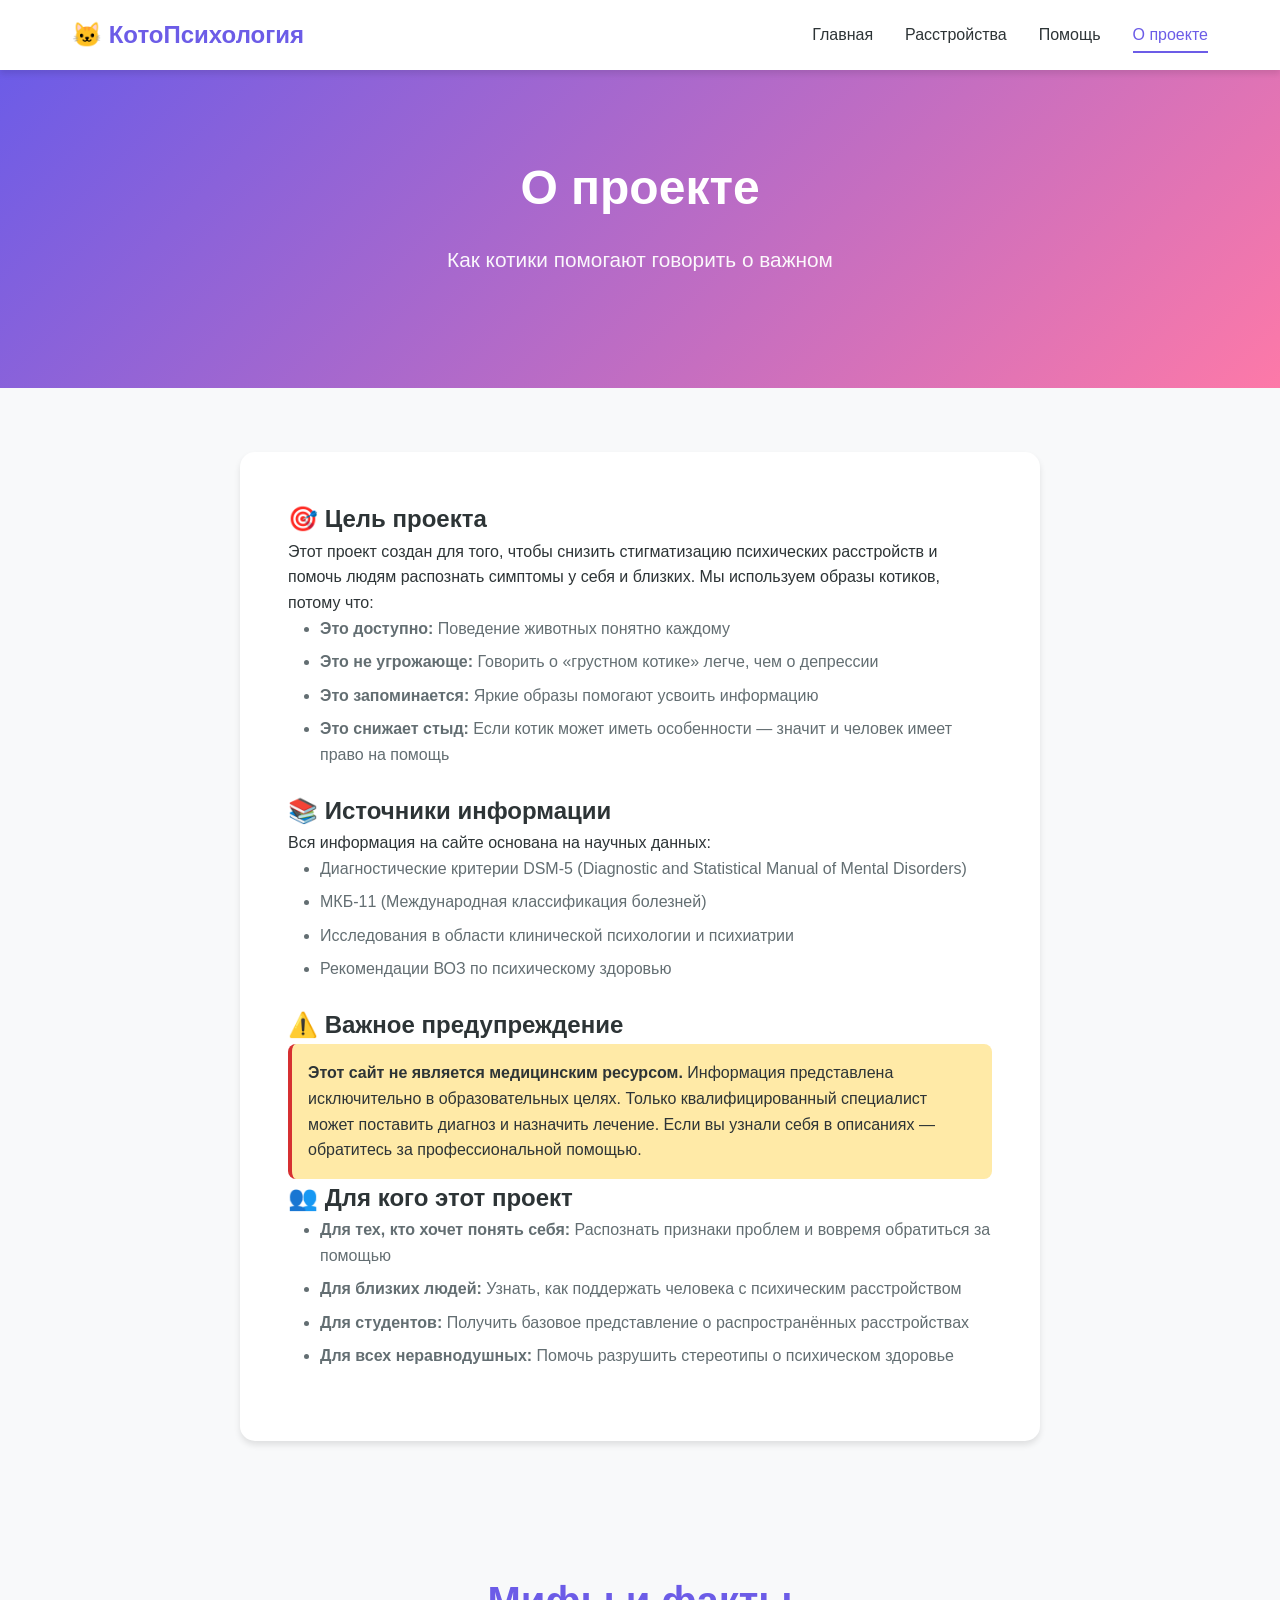
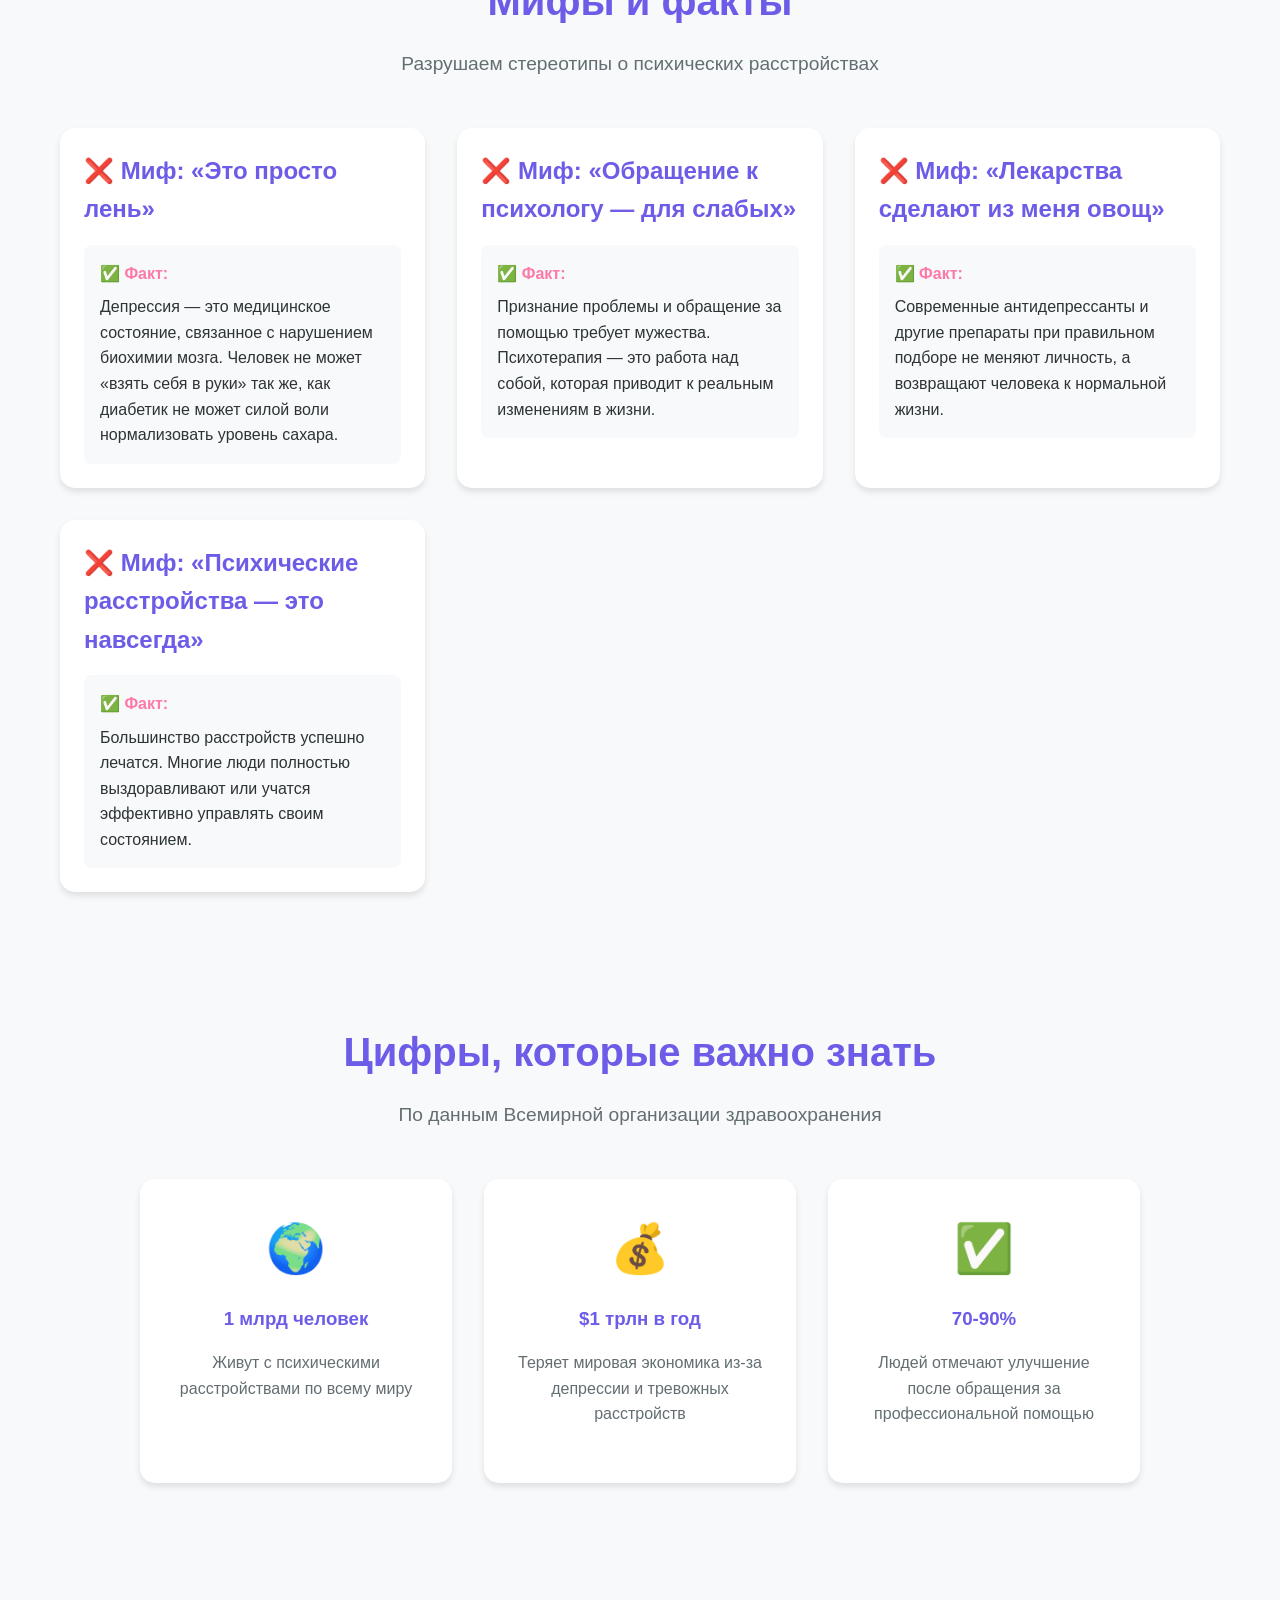
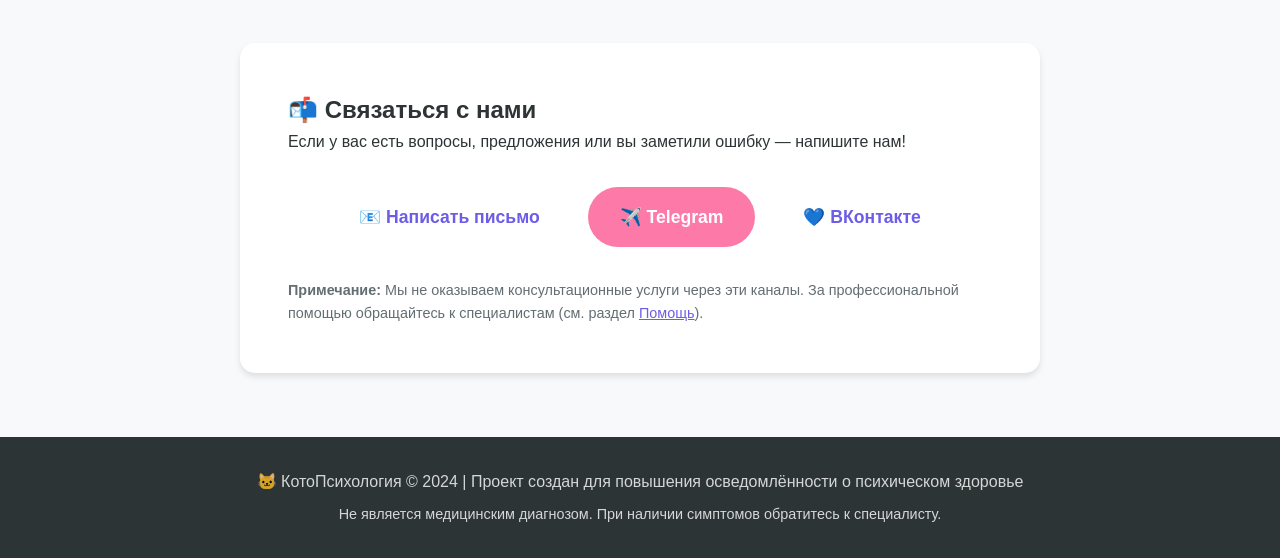
==== about.html @ 8951810e "### Реализация проекта "КотоПсихология" **Key features implemented:**  - Added .gitignore file with " ====
<!DOCTYPE html>
<html lang="ru">
<head>
    <meta charset="UTF-8">
    <meta name="viewport" content="width=device-width, initial-scale=1.0">
    <title>О проекте | КотоПсихология</title>
    <link rel="stylesheet" href="css/styles.css">
</head>
<body>
    <!-- Навигация -->
    <header>
        <nav>
            <a href="index.html" class="logo">🐱 КотоПсихология</a>
            <ul class="nav-links">
                <li><a href="index.html">Главная</a></li>
                <li><a href="conditions.html">Расстройства</a></li>
                <li><a href="help.html">Помощь</a></li>
                <li><a href="about.html">О проекте</a></li>
            </ul>
            <div class="hamburger">
                <span></span>
                <span></span>
                <span></span>
            </div>
        </nav>
    </header>

    <!-- Hero блок -->
    <section class="hero">
        <div class="container">
            <h1>О проекте</h1>
            <p>Как котики помогают говорить о важном</p>
        </div>
    </section>

    <!-- Основная информация -->
    <section id="about-main">
        <div class="container">
            <div class="about-content">
                <h2>🎯 Цель проекта</h2>
                <p>Этот проект создан для того, чтобы снизить стигматизацию психических расстройств и помочь людям распознать симптомы у себя и близких. Мы используем образы котиков, потому что:</p>
                <ul>
                    <li><strong>Это доступно:</strong> Поведение животных понятно каждому</li>
                    <li><strong>Это не угрожающе:</strong> Говорить о «грустном котике» легче, чем о депрессии</li>
                    <li><strong>Это запоминается:</strong> Яркие образы помогают усвоить информацию</li>
                    <li><strong>Это снижает стыд:</strong> Если котик может иметь особенности — значит и человек имеет право на помощь</li>
                </ul>

                <h2>📚 Источники информации</h2>
                <p>Вся информация на сайте основана на научных данных:</p>
                <ul>
                    <li>Диагностические критерии DSM-5 (Diagnostic and Statistical Manual of Mental Disorders)</li>
                    <li>МКБ-11 (Международная классификация болезней)</li>
                    <li>Исследования в области клинической психологии и психиатрии</li>
                    <li>Рекомендации ВОЗ по психическому здоровью</li>
                </ul>

                <h2>⚠️ Важное предупреждение</h2>
                <p style="background-color: var(--help-bg); padding: 1rem; border-radius: 8px; border-left: 4px solid var(--help-text);">
                    <strong>Этот сайт не является медицинским ресурсом.</strong> Информация представлена исключительно в образовательных целях. Только квалифицированный специалист может поставить диагноз и назначить лечение. Если вы узнали себя в описаниях — обратитесь за профессиональной помощью.
                </p>

                <h2>👥 Для кого этот проект</h2>
                <ul>
                    <li><strong>Для тех, кто хочет понять себя:</strong> Распознать признаки проблем и вовремя обратиться за помощью</li>
                    <li><strong>Для близких людей:</strong> Узнать, как поддержать человека с психическим расстройством</li>
                    <li><strong>Для студентов:</strong> Получить базовое представление о распространённых расстройствах</li>
                    <li><strong>Для всех неравнодушных:</strong> Помочь разрушить стереотипы о психическом здоровье</li>
                </ul>
            </div>
        </div>
    </section>

    <!-- Мифы и факты -->
    <section id="myths-facts" style="background-color: var(--bg-color);">
        <div class="container">
            <h2 class="section-title">Мифы и факты</h2>
            <p class="section-subtitle">Разрушаем стереотипы о психических расстройствах</p>
            
            <div class="conditions-grid" style="grid-template-columns: repeat(auto-fit, minmax(300px, 1fr));">
                <div class="condition-card" style="cursor: default;">
                    <div class="condition-content">
                        <h3>❌ Миф: «Это просто лень»</h3>
                        <div class="condition-meta">
                            <h4>✅ Факт:</h4>
                            <p>Депрессия — это медицинское состояние, связанное с нарушением биохимии мозга. Человек не может «взять себя в руки» так же, как диабетик не может силой воли нормализовать уровень сахара.</p>
                        </div>
                    </div>
                </div>

                <div class="condition-card" style="cursor: default;">
                    <div class="condition-content">
                        <h3>❌ Миф: «Обращение к психологу — для слабых»</h3>
                        <div class="condition-meta">
                            <h4>✅ Факт:</h4>
                            <p>Признание проблемы и обращение за помощью требует мужества. Психотерапия — это работа над собой, которая приводит к реальным изменениям в жизни.</p>
                        </div>
                    </div>
                </div>

                <div class="condition-card" style="cursor: default;">
                    <div class="condition-content">
                        <h3>❌ Миф: «Лекарства сделают из меня овощ»</h3>
                        <div class="condition-meta">
                            <h4>✅ Факт:</h4>
                            <p>Современные антидепрессанты и другие препараты при правильном подборе не меняют личность, а возвращают человека к нормальной жизни.</p>
                        </div>
                    </div>
                </div>

                <div class="condition-card" style="cursor: default;">
                    <div class="condition-content">
                        <h3>❌ Миф: «Психические расстройства — это навсегда»</h3>
                        <div class="condition-meta">
                            <h4>✅ Факт:</h4>
                            <p>Большинство расстройств успешно лечатся. Многие люди полностью выздоравливают или учатся эффективно управлять своим состоянием.</p>
                        </div>
                    </div>
                </div>
            </div>
        </div>
    </section>

    <!-- Статистика -->
    <section id="statistics">
        <div class="container">
            <h2 class="section-title">Цифры, которые важно знать</h2>
            <p class="section-subtitle">По данным Всемирной организации здравоохранения</p>
            
            <div class="help-cards">
                <div class="help-card" style="cursor: default;">
                    <div class="help-icon">🌍</div>
                    <h3>1 млрд человек</h3>
                    <p>Живут с психическими расстройствами по всему миру</p>
                </div>
                
                <div class="help-card" style="cursor: default;">
                    <div class="help-icon">💰</div>
                    <h3>$1 трлн в год</h3>
                    <p>Теряет мировая экономика из-за депрессии и тревожных расстройств</p>
                </div>
                
                <div class="help-card" style="cursor: default;">
                    <div class="help-icon">✅</div>
                    <h3>70-90%</h3>
                    <p>Людей отмечают улучшение после обращения за профессиональной помощью</p>
                </div>
            </div>
        </div>
    </section>

    <!-- Команда / Контакты -->
    <section id="contact" style="background-color: var(--bg-color);">
        <div class="container">
            <div class="about-content">
                <h2>📬 Связаться с нами</h2>
                <p>Если у вас есть вопросы, предложения или вы заметили ошибку — напишите нам!</p>
                
                <div style="margin-top: 2rem; display: flex; flex-wrap: wrap; gap: 1rem; justify-content: center;">
                    <a href="mailto:info@catpsychology.ru" class="btn btn-primary">📧 Написать письмо</a>
                    <a href="https://t.me/catpsychology" target="_blank" class="btn btn-accent">✈️ Telegram</a>
                    <a href="https://vk.com/catpsychology" target="_blank" class="btn btn-primary">💙 ВКонтакте</a>
                </div>
                
                <p style="margin-top: 2rem; font-size: 0.9rem; color: var(--text-light);">
                    <strong>Примечание:</strong> Мы не оказываем консультационные услуги через эти каналы. 
                    За профессиональной помощью обращайтесь к специалистам (см. раздел <a href="help.html" style="color: var(--primary-color);">Помощь</a>).
                </p>
            </div>
        </div>
    </section>

    <!-- Footer -->
    <footer>
        <div class="container">
            <p>🐱 КотоПсихология © 2024 | Проект создан для повышения осведомлённости о психическом здоровье</p>
            <p style="margin-top: 0.5rem; font-size: 0.9rem;">Не является медицинским диагнозом. При наличии симптомов обратитесь к специалисту.</p>
        </div>
    </footer>

    <script src="js/script.js"></script>
</body>
</html>
---- css/styles.css ----
/* ============================================
   Основные стили и переменные
   ============================================ */

:root {
    --primary-color: #6c5ce7;
    --primary-hover: #5b4cdb;
    --accent-color: #fd79a8;
    --accent-hover: #e84393;
    --bg-color: #f8f9fa;
    --card-bg: #ffffff;
    --text-color: #2d3436;
    --text-light: #636e72;
    --border-color: #dfe6e9;
    --shadow: 0 4px 6px rgba(0, 0, 0, 0.1);
    --shadow-hover: 0 8px 15px rgba(0, 0, 0, 0.15);
    --help-bg: #ffeaa7;
    --help-text: #d63031;
}

* {
    margin: 0;
    padding: 0;
    box-sizing: border-box;
}

html {
    scroll-behavior: smooth;
}

body {
    font-family: 'Segoe UI', Tahoma, Geneva, Verdana, sans-serif;
    line-height: 1.6;
    color: var(--text-color);
    background-color: var(--bg-color);
}

.container {
    max-width: 1200px;
    margin: 0 auto;
    padding: 0 20px;
}

/* ============================================
   Навигация
   ============================================ */

header {
    background-color: var(--card-bg);
    box-shadow: var(--shadow);
    position: sticky;
    top: 0;
    z-index: 1000;
}

nav {
    display: flex;
    justify-content: space-between;
    align-items: center;
    padding: 1rem 2rem;
    max-width: 1200px;
    margin: 0 auto;
}

.logo {
    font-size: 1.5rem;
    font-weight: bold;
    color: var(--primary-color);
    text-decoration: none;
}

.nav-links {
    display: flex;
    list-style: none;
    gap: 2rem;
}

.nav-links a {
    text-decoration: none;
    color: var(--text-color);
    font-weight: 500;
    transition: color 0.3s ease;
    padding: 0.5rem 0;
}

.nav-links a:hover,
.nav-links a.active {
    color: var(--primary-color);
    border-bottom: 2px solid var(--primary-color);
}

/* Мобильное меню */
.hamburger {
    display: none;
    flex-direction: column;
    cursor: pointer;
    gap: 4px;
}

.hamburger span {
    width: 25px;
    height: 3px;
    background-color: var(--text-color);
    transition: 0.3s;
}

/* ============================================
   Hero блок
   ============================================ */

.hero {
    background: linear-gradient(135deg, var(--primary-color), var(--accent-color));
    color: white;
    padding: 5rem 2rem;
    text-align: center;
}

.hero h1 {
    font-size: 3rem;
    margin-bottom: 1rem;
    animation: fadeInDown 0.8s ease;
}

.hero p {
    font-size: 1.3rem;
    margin-bottom: 2rem;
    opacity: 0.95;
    animation: fadeInUp 0.8s ease;
}

.btn {
    display: inline-block;
    padding: 1rem 2rem;
    border-radius: 50px;
    text-decoration: none;
    font-weight: bold;
    font-size: 1.1rem;
    transition: all 0.3s ease;
    cursor: pointer;
    border: none;
    animation: fadeInUp 1s ease;
}

.btn-primary {
    background-color: var(--card-bg);
    color: var(--primary-color);
}

.btn-primary:hover {
    transform: translateY(-3px);
    box-shadow: var(--shadow-hover);
}

.btn-accent {
    background-color: var(--accent-color);
    color: white;
}

.btn-accent:hover {
    background-color: var(--accent-hover);
    transform: translateY(-3px);
    box-shadow: var(--shadow-hover);
}

/* ============================================
   Секции
   ============================================ */

section {
    padding: 4rem 2rem;
}

.section-title {
    text-align: center;
    font-size: 2.5rem;
    margin-bottom: 1rem;
    color: var(--primary-color);
}

.section-subtitle {
    text-align: center;
    color: var(--text-light);
    font-size: 1.2rem;
    margin-bottom: 3rem;
    max-width: 700px;
    margin-left: auto;
    margin-right: auto;
}

/* ============================================
   Карточки расстройств
   ============================================ */

.conditions-grid {
    display: grid;
    grid-template-columns: repeat(auto-fit, minmax(300px, 1fr));
    gap: 2rem;
    max-width: 1200px;
    margin: 0 auto;
}

.condition-card {
    background-color: var(--card-bg);
    border-radius: 15px;
    overflow: hidden;
    box-shadow: var(--shadow);
    transition: all 0.3s ease;
    cursor: pointer;
}

.condition-card:hover {
    transform: translateY(-10px);
    box-shadow: var(--shadow-hover);
}

.condition-image {
    width: 100%;
    height: 250px;
    object-fit: cover;
    background-color: var(--border-color);
    display: flex;
    align-items: center;
    justify-content: center;
    font-size: 5rem;
}

.condition-content {
    padding: 1.5rem;
}

.condition-content h3 {
    color: var(--primary-color);
    margin-bottom: 0.5rem;
    font-size: 1.5rem;
}

.condition-content .real-description {
    color: var(--text-light);
    font-size: 0.95rem;
    margin-bottom: 1rem;
    padding-bottom: 1rem;
    border-bottom: 1px solid var(--border-color);
}

.condition-meta {
    background-color: var(--bg-color);
    padding: 1rem;
    border-radius: 8px;
    margin-top: 1rem;
}

.condition-meta h4 {
    color: var(--accent-color);
    margin-bottom: 0.5rem;
}

.condition-details {
    max-height: 0;
    overflow: hidden;
    transition: max-height 0.5s ease;
}

.condition-details.open {
    max-height: 500px;
}

.condition-details p {
    padding: 1rem 0;
    color: var(--text-light);
}

/* ============================================
   Блок помощи (КРИТИЧНО)
   ============================================ */

.help-section {
    background-color: var(--help-bg);
    padding: 4rem 2rem;
}

.help-section .section-title {
    color: var(--help-text);
}

.help-cards {
    display: grid;
    grid-template-columns: repeat(auto-fit, minmax(280px, 1fr));
    gap: 2rem;
    max-width: 1000px;
    margin: 2rem auto;
}

.help-card {
    background-color: var(--card-bg);
    padding: 2rem;
    border-radius: 15px;
    text-align: center;
    box-shadow: var(--shadow);
    transition: transform 0.3s ease;
}

.help-card:hover {
    transform: scale(1.05);
}

.help-icon {
    font-size: 3rem;
    margin-bottom: 1rem;
}

.help-card h3 {
    color: var(--primary-color);
    margin-bottom: 1rem;
}

.help-card p {
    color: var(--text-light);
    margin-bottom: 1.5rem;
}

.help-phone {
    font-size: 1.5rem;
    font-weight: bold;
    color: var(--help-text);
    text-decoration: none;
    display: block;
    margin-bottom: 1rem;
}

/* ============================================
   Видео секция
   ============================================ */

.video-section {
    background-color: var(--card-bg);
}

.video-container {
    max-width: 900px;
    margin: 0 auto;
    position: relative;
    padding-bottom: 56.25%;
    height: 0;
    overflow: hidden;
    border-radius: 15px;
    box-shadow: var(--shadow);
}

.video-container iframe {
    position: absolute;
    top: 0;
    left: 0;
    width: 100%;
    height: 100%;
    border: none;
}

/* ============================================
   О проекте
   ============================================ */

.about-content {
    max-width: 800px;
    margin: 0 auto;
    background-color: var(--card-bg);
    padding: 3rem;
    border-radius: 15px;
    box-shadow: var(--shadow);
}

.about-content h3 {
    color: var(--primary-color);
    margin: 2rem 0 1rem;
}

.about-content ul {
    margin-left: 2rem;
    margin-bottom: 1.5rem;
}

.about-content li {
    margin-bottom: 0.5rem;
    color: var(--text-light);
}

/* ============================================
   Footer
   ============================================ */

footer {
    background-color: var(--text-color);
    color: white;
    padding: 2rem;
    text-align: center;
}

footer p {
    opacity: 0.8;
}

/* ============================================
   Анимации
   ============================================ */

@keyframes fadeInDown {
    from {
        opacity: 0;
        transform: translateY(-30px);
    }
    to {
        opacity: 1;
        transform: translateY(0);
    }
}

@keyframes fadeInUp {
    from {
        opacity: 0;
        transform: translateY(30px);
    }
    to {
        opacity: 1;
        transform: translateY(0);
    }
}

/* ============================================
   Адаптивность
   ============================================ */

@media (max-width: 768px) {
    .nav-links {
        display: none;
        position: absolute;
        top: 100%;
        left: 0;
        right: 0;
        background-color: var(--card-bg);
        flex-direction: column;
        padding: 1rem 2rem;
        gap: 1rem;
        box-shadow: var(--shadow);
    }

    .nav-links.active {
        display: flex;
    }

    .hamburger {
        display: flex;
    }

    .hero h1 {
        font-size: 2rem;
    }

    .hero p {
        font-size: 1rem;
    }

    .section-title {
        font-size: 2rem;
    }

    .conditions-grid {
        grid-template-columns: 1fr;
    }

    .help-cards {
        grid-template-columns: 1fr;
    }

    .about-content {
        padding: 1.5rem;
    }
}
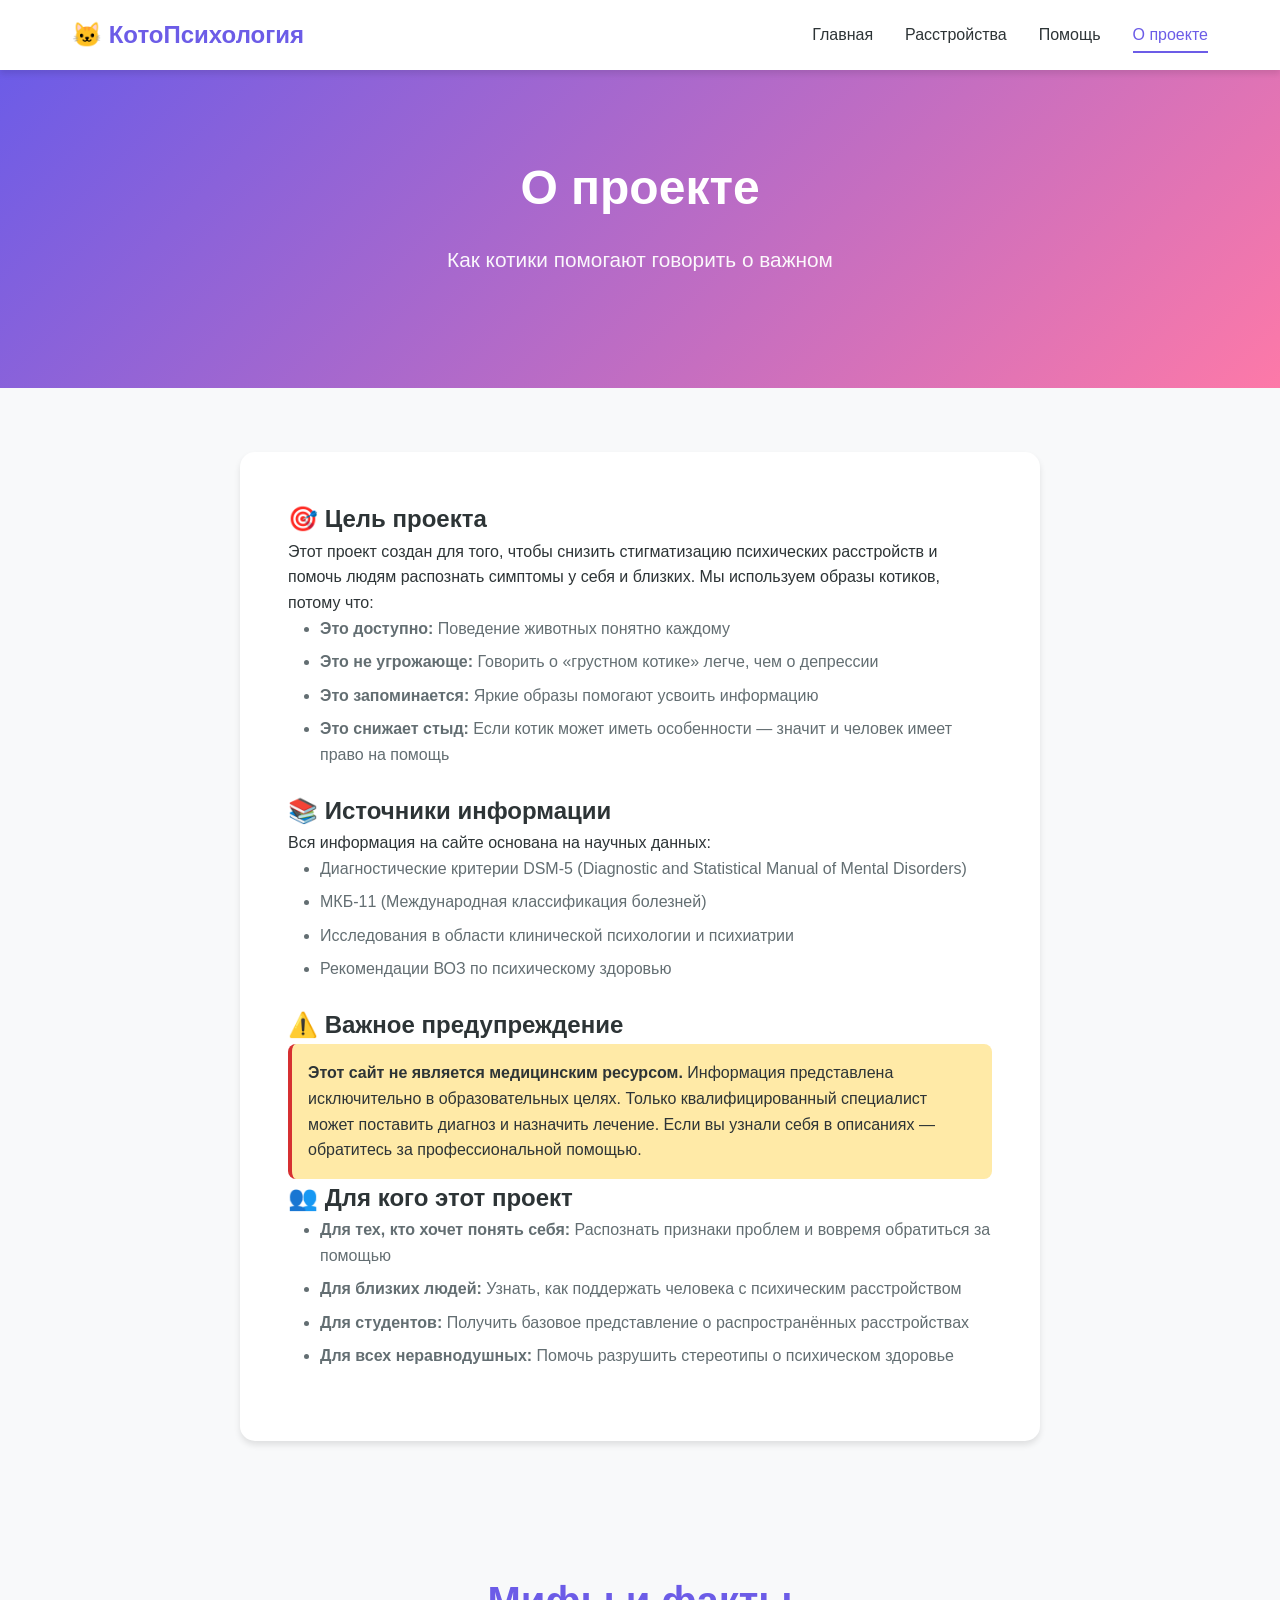
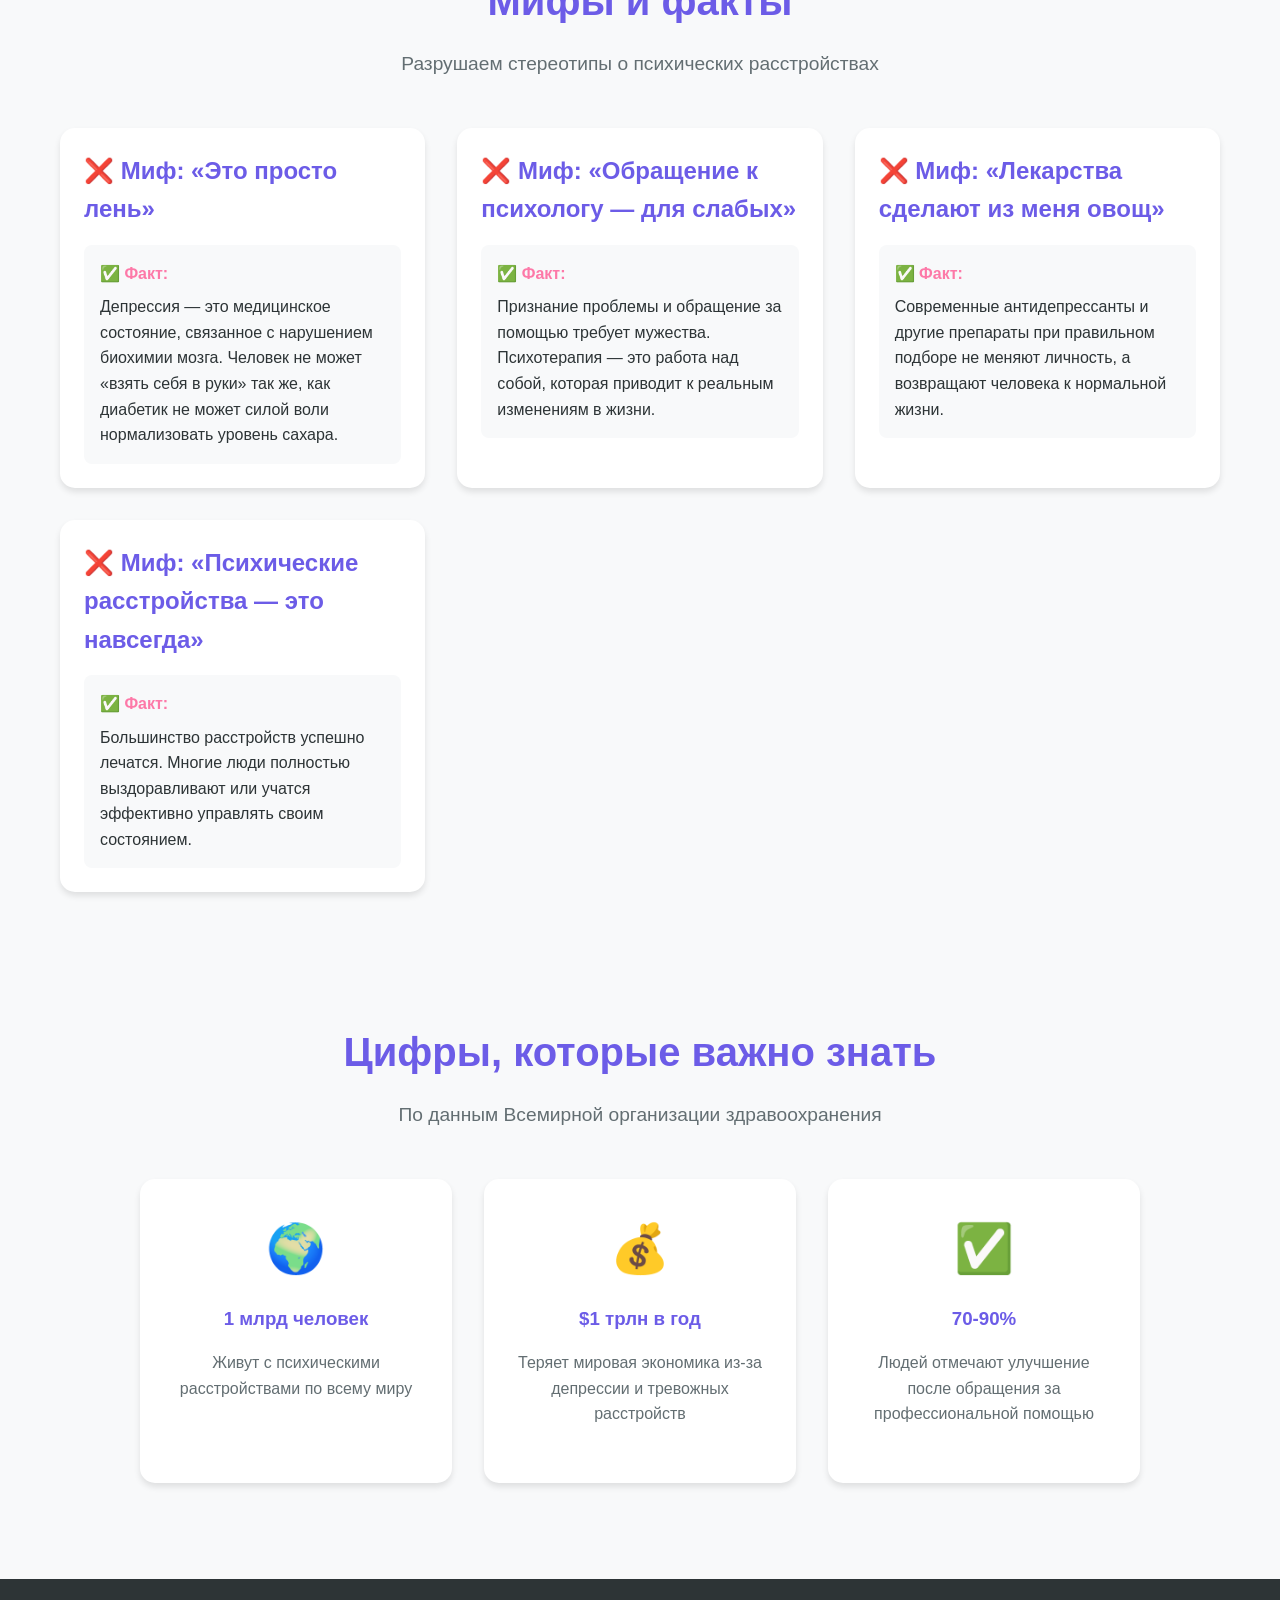
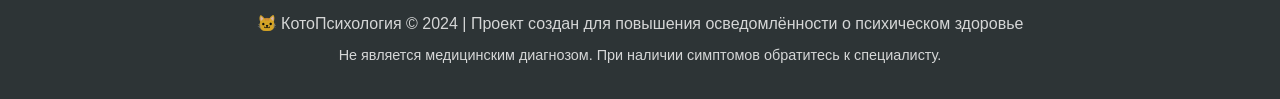
==== commit 442bd465: "update branch" ====
--- a/about.html
+++ b/about.html
@@ -149,27 +149,6 @@
         </div>
     </section>
 
-    <!-- Команда / Контакты -->
-    <section id="contact" style="background-color: var(--bg-color);">
-        <div class="container">
-            <div class="about-content">
-                <h2>📬 Связаться с нами</h2>
-                <p>Если у вас есть вопросы, предложения или вы заметили ошибку — напишите нам!</p>
-                
-                <div style="margin-top: 2rem; display: flex; flex-wrap: wrap; gap: 1rem; justify-content: center;">
-                    <a href="mailto:info@catpsychology.ru" class="btn btn-primary">📧 Написать письмо</a>
-                    <a href="https://t.me/catpsychology" target="_blank" class="btn btn-accent">✈️ Telegram</a>
-                    <a href="https://vk.com/catpsychology" target="_blank" class="btn btn-primary">💙 ВКонтакте</a>
-                </div>
-                
-                <p style="margin-top: 2rem; font-size: 0.9rem; color: var(--text-light);">
-                    <strong>Примечание:</strong> Мы не оказываем консультационные услуги через эти каналы. 
-                    За профессиональной помощью обращайтесь к специалистам (см. раздел <a href="help.html" style="color: var(--primary-color);">Помощь</a>).
-                </p>
-            </div>
-        </div>
-    </section>
-
     <!-- Footer -->
     <footer>
         <div class="container">
--- a/css/styles.css
+++ b/css/styles.css
@@ -128,6 +128,14 @@
     animation: fadeInUp 0.8s ease;
 }
 
+.hero-buttons {
+    display: flex;
+    gap: 1rem;
+    justify-content: center;
+    flex-wrap: wrap;
+    margin-top: 2rem;
+}
+
 .btn {
     display: inline-block;
     padding: 1rem 2rem;
@@ -474,3 +482,1021 @@
         padding: 1.5rem;
     }
 }
+
+/* ============================================
+   Хлебные крошки
+   ============================================ */
+
+.breadcrumbs {
+    background-color: var(--bg-color);
+    padding: 1rem 0;
+    border-bottom: 1px solid var(--border-color);
+}
+
+.breadcrumbs ol {
+    display: flex;
+    list-style: none;
+    gap: 0.5rem;
+    flex-wrap: wrap;
+    font-size: 0.9rem;
+}
+
+.breadcrumbs a {
+    color: var(--primary-color);
+    text-decoration: none;
+}
+
+.breadcrumbs a:hover {
+    text-decoration: underline;
+}
+
+.breadcrumbs span[aria-current="page"] {
+    color: var(--text-light);
+}
+
+.breadcrumbs li:not(:last-child)::after {
+    content: "→";
+    margin-left: 0.5rem;
+    color: var(--text-light);
+}
+
+/* ============================================
+   Условные страницы героев
+   ============================================ */
+
+.hero-condition {
+    padding: 3rem 2rem;
+}
+
+.condition-hero-content {
+    text-align: center;
+}
+
+.condition-emoji {
+    font-size: 6rem;
+    margin-bottom: 1rem;
+    display: block;
+}
+
+.hero-subtitle {
+    font-size: 1.3rem;
+    opacity: 0.95;
+    max-width: 600px;
+    margin: 0 auto;
+}
+
+.anxiety-hero {
+    background: linear-gradient(135deg, #a8edea, #fed6e3);
+}
+
+.depression-hero {
+    background: linear-gradient(135deg, #667eea, #764ba2);
+}
+
+.ocd-hero {
+    background: linear-gradient(135deg, #f093fb, #f5576c);
+}
+
+/* ============================================
+   Якорная навигация
+   ============================================ */
+
+.anchor-nav {
+    background-color: var(--card-bg);
+    border-bottom: 1px solid var(--border-color);
+    padding: 1rem 0;
+    position: sticky;
+    top: 70px;
+    z-index: 900;
+}
+
+.anchor-list {
+    display: flex;
+    list-style: none;
+    gap: 1.5rem;
+    justify-content: center;
+    flex-wrap: wrap;
+    margin: 0;
+    padding: 0;
+}
+
+.anchor-list a {
+    color: var(--text-color);
+    text-decoration: none;
+    font-size: 0.9rem;
+    font-weight: 500;
+    padding: 0.5rem 1rem;
+    border-radius: 20px;
+    transition: all 0.3s ease;
+}
+
+.anchor-list a:hover {
+    background-color: var(--primary-color);
+    color: white;
+}
+
+/* ============================================
+   Секции с разным фоном
+   ============================================ */
+
+.section-white {
+    background-color: var(--card-bg);
+    padding: 4rem 2rem;
+}
+
+.section-gray {
+    background-color: var(--bg-color);
+    padding: 4rem 2rem;
+}
+
+.section-accent {
+    background: linear-gradient(135deg, var(--primary-color), var(--accent-color));
+    padding: 4rem 2rem;
+    color: white;
+}
+
+/* ============================================
+   Заголовки секций с иконками
+   ============================================ */
+
+.section-title-with-icon {
+    font-size: 2rem;
+    color: var(--primary-color);
+    margin-bottom: 2rem;
+    text-align: center;
+}
+
+.section-title-light {
+    font-size: 2rem;
+    color: white;
+    text-align: center;
+    margin-bottom: 0.5rem;
+}
+
+.section-subtitle-light {
+    text-align: center;
+    color: rgba(255, 255, 255, 0.9);
+    font-size: 1.1rem;
+    margin-bottom: 3rem;
+    max-width: 700px;
+    margin-left: auto;
+    margin-right: auto;
+}
+
+/* ============================================
+   Контент блоки
+   ============================================ */
+
+.content-block {
+    max-width: 900px;
+    margin: 0 auto;
+}
+
+.lead-text {
+    font-size: 1.2rem;
+    line-height: 1.8;
+    color: var(--text-color);
+    margin-bottom: 2rem;
+}
+
+/* ============================================
+   Информационные блоки
+   ============================================ */
+
+.info-box {
+    display: flex;
+    gap: 1rem;
+    padding: 1.5rem;
+    border-radius: 12px;
+    margin: 2rem 0;
+}
+
+.info-box-warning {
+    background-color: #fff3cd;
+    border-left: 4px solid #ffc107;
+}
+
+.info-box-info {
+    background-color: #d1ecf1;
+    border-left: 4px solid #17a2b8;
+}
+
+.info-box-icon {
+    font-size: 2rem;
+    flex-shrink: 0;
+}
+
+.info-box-content h4 {
+    margin-bottom: 0.5rem;
+    color: var(--text-color);
+}
+
+.info-box-content p {
+    color: var(--text-light);
+    margin: 0;
+}
+
+/* ============================================
+   Статистика карточки
+   ============================================ */
+
+.stats-grid {
+    display: grid;
+    grid-template-columns: repeat(auto-fit, minmax(200px, 1fr));
+    gap: 1.5rem;
+    margin-top: 2rem;
+}
+
+.stat-card {
+    background-color: var(--bg-color);
+    padding: 1.5rem;
+    border-radius: 12px;
+    text-align: center;
+}
+
+.stat-number {
+    font-size: 2.5rem;
+    font-weight: bold;
+    color: var(--primary-color);
+    margin-bottom: 0.5rem;
+}
+
+.stat-label {
+    color: var(--text-light);
+    font-size: 0.9rem;
+}
+
+/* ============================================
+   Аккордеон симптомов
+   ============================================ */
+
+.symptoms-accordion {
+    max-width: 800px;
+    margin: 0 auto;
+}
+
+.accordion-item {
+    background-color: var(--card-bg);
+    border-radius: 12px;
+    margin-bottom: 1rem;
+    overflow: hidden;
+    box-shadow: var(--shadow);
+}
+
+.accordion-header {
+    width: 100%;
+    padding: 1.5rem;
+    background: none;
+    border: none;
+    display: flex;
+    align-items: center;
+    gap: 1rem;
+    cursor: pointer;
+    font-size: 1.1rem;
+    font-weight: 600;
+    color: var(--text-color);
+    text-align: left;
+    transition: background-color 0.3s ease;
+}
+
+.accordion-header:hover {
+    background-color: var(--bg-color);
+}
+
+.accordion-icon {
+    color: var(--primary-color);
+    transition: transform 0.3s ease;
+}
+
+.accordion-header[aria-expanded="true"] .accordion-icon {
+    transform: rotate(90deg);
+}
+
+.accordion-content {
+    max-height: 0;
+    overflow: hidden;
+    transition: max-height 0.3s ease;
+    padding: 0 1.5rem;
+}
+
+.accordion-content.open {
+    max-height: 500px;
+    padding: 0 1.5rem 1.5rem;
+}
+
+.accordion-content ul {
+    margin-left: 1.5rem;
+}
+
+.accordion-content li {
+    margin-bottom: 0.5rem;
+    color: var(--text-light);
+}
+
+/* ============================================
+   Метафора сетка
+   ============================================ */
+
+.metaphor-grid {
+    display: grid;
+    grid-template-columns: repeat(auto-fit, minmax(250px, 1fr));
+    gap: 1.5rem;
+    margin-bottom: 3rem;
+}
+
+.metaphor-card {
+    background-color: var(--card-bg);
+    padding: 1.5rem;
+    border-radius: 12px;
+    box-shadow: var(--shadow);
+    text-align: center;
+}
+
+.metaphor-emoji {
+    font-size: 3rem;
+    margin-bottom: 1rem;
+    display: block;
+}
+
+.metaphor-card h4 {
+    color: var(--primary-color);
+    margin-bottom: 0.5rem;
+}
+
+.metaphor-card p {
+    color: var(--text-light);
+    font-size: 0.95rem;
+}
+
+/* ============================================
+   Таблица сравнения
+   ============================================ */
+
+.comparison-table {
+    margin-top: 2rem;
+    border-radius: 12px;
+    overflow: hidden;
+    box-shadow: var(--shadow);
+}
+
+.comparison-row {
+    display: grid;
+    grid-template-columns: 1fr 1fr;
+}
+
+.comparison-col {
+    padding: 1.5rem;
+}
+
+.comparison-col:first-child {
+    background-color: var(--bg-color);
+}
+
+.comparison-col:last-child {
+    background-color: var(--primary-color);
+    color: white;
+}
+
+.comparison-col strong {
+    display: block;
+    font-size: 1.2rem;
+    margin-bottom: 1rem;
+}
+
+.comparison-col ul {
+    margin-left: 1.5rem;
+}
+
+.comparison-col li {
+    margin-bottom: 0.5rem;
+}
+
+/* ============================================
+   Методы помощи сетка
+   ============================================ */
+
+.help-methods-grid {
+    display: grid;
+    grid-template-columns: repeat(auto-fit, minmax(280px, 1fr));
+    gap: 1.5rem;
+}
+
+.help-method-card {
+    background-color: rgba(255, 255, 255, 0.1);
+    backdrop-filter: blur(10px);
+    padding: 2rem;
+    border-radius: 12px;
+    border: 1px solid rgba(255, 255, 255, 0.2);
+}
+
+.help-method-card .method-icon {
+    font-size: 2.5rem;
+    margin-bottom: 1rem;
+    display: block;
+}
+
+.help-method-card h4 {
+    color: white;
+    margin-bottom: 0.5rem;
+}
+
+.help-method-card p {
+    color: rgba(255, 255, 255, 0.9);
+    margin-bottom: 1rem;
+}
+
+.help-method-card ul {
+    margin-left: 1.5rem;
+    color: rgba(255, 255, 255, 0.8);
+}
+
+.help-method-card li {
+    margin-bottom: 0.5rem;
+}
+
+/* ============================================
+   Предупреждающие знаки
+   ============================================ */
+
+.warning-signs {
+    display: grid;
+    grid-template-columns: repeat(auto-fit, minmax(300px, 1fr));
+    gap: 2rem;
+    margin-bottom: 3rem;
+}
+
+.warning-sign-card {
+    padding: 2rem;
+    border-radius: 12px;
+    box-shadow: var(--shadow);
+}
+
+.warning-sign-card.critical {
+    background-color: #ffebee;
+    border-left: 4px solid #f44336;
+}
+
+.warning-sign-card {
+    background-color: var(--card-bg);
+    border-left: 4px solid var(--primary-color);
+}
+
+.warning-icon {
+    font-size: 2.5rem;
+    margin-bottom: 1rem;
+    display: block;
+}
+
+.warning-sign-card h4 {
+    margin-bottom: 1rem;
+    color: var(--text-color);
+}
+
+.warning-sign-card ul {
+    margin-left: 1.5rem;
+}
+
+.warning-sign-card li {
+    margin-bottom: 0.5rem;
+    color: var(--text-light);
+}
+
+/* ============================================
+   CTA блок
+   ============================================ */
+
+.cta-block {
+    text-align: center;
+    background-color: var(--bg-color);
+    padding: 3rem 2rem;
+    border-radius: 15px;
+}
+
+.cta-block h3 {
+    font-size: 1.8rem;
+    color: var(--primary-color);
+    margin-bottom: 1rem;
+}
+
+.cta-block p {
+    color: var(--text-light);
+    margin-bottom: 2rem;
+    max-width: 600px;
+    margin-left: auto;
+    margin-right: auto;
+}
+
+.cta-buttons {
+    display: flex;
+    gap: 1rem;
+    justify-content: center;
+    flex-wrap: wrap;
+}
+
+/* ============================================
+   Похожие состояния
+   ============================================ */
+
+.similar-grid {
+    display: grid;
+    grid-template-columns: repeat(auto-fit, minmax(280px, 1fr));
+    gap: 1.5rem;
+}
+
+.similar-card {
+    background-color: var(--card-bg);
+    padding: 2rem;
+    border-radius: 12px;
+    box-shadow: var(--shadow);
+    text-decoration: none;
+    transition: all 0.3s ease;
+    display: block;
+}
+
+.similar-card:hover {
+    transform: translateY(-5px);
+    box-shadow: var(--shadow-hover);
+}
+
+.similar-emoji {
+    font-size: 3rem;
+    margin-bottom: 1rem;
+    display: block;
+}
+
+.similar-card h4 {
+    color: var(--primary-color);
+    margin-bottom: 0.5rem;
+}
+
+.similar-card p {
+    color: var(--text-light);
+    margin-bottom: 1rem;
+    font-size: 0.95rem;
+}
+
+.similar-link {
+    color: var(--accent-color);
+    font-weight: 600;
+    font-size: 0.9rem;
+}
+
+/* ============================================
+   Footer улучшенный
+   ============================================ */
+
+.footer-content {
+    display: grid;
+    grid-template-columns: repeat(auto-fit, minmax(250px, 1fr));
+    gap: 2rem;
+    margin-bottom: 2rem;
+}
+
+.footer-col h4 {
+    color: white;
+    margin-bottom: 1rem;
+}
+
+.footer-col p {
+    color: rgba(255, 255, 255, 0.8);
+    font-size: 0.95rem;
+}
+
+.footer-col ul {
+    list-style: none;
+    padding: 0;
+}
+
+.footer-col li {
+    margin-bottom: 0.5rem;
+}
+
+.footer-col a {
+    color: rgba(255, 255, 255, 0.8);
+    text-decoration: none;
+    transition: color 0.3s ease;
+}
+
+.footer-col a:hover {
+    color: var(--accent-color);
+}
+
+.social-links {
+    display: flex;
+    gap: 1rem;
+    margin-top: 1rem;
+}
+
+.social-links a {
+    font-size: 1.5rem;
+    transition: transform 0.3s ease;
+}
+
+.social-links a:hover {
+    transform: scale(1.2);
+}
+
+.footer-warning {
+    background-color: rgba(255, 255, 255, 0.1);
+    padding: 1rem;
+    border-radius: 8px;
+    margin-bottom: 1.5rem;
+}
+
+.footer-warning p {
+    color: rgba(255, 255, 255, 0.9);
+    font-size: 0.9rem;
+    margin: 0;
+}
+
+.footer-copyright {
+    color: rgba(255, 255, 255, 0.6);
+    font-size: 0.85rem;
+    margin: 0;
+}
+
+/* ============================================
+   Кнопка наверх
+   ============================================ */
+
+.back-to-top {
+    position: fixed;
+    bottom: 2rem;
+    right: 2rem;
+    width: 50px;
+    height: 50px;
+    border-radius: 50%;
+    background-color: var(--primary-color);
+    color: white;
+    border: none;
+    font-size: 1.5rem;
+    cursor: pointer;
+    box-shadow: var(--shadow);
+    transition: all 0.3s ease;
+    opacity: 0;
+    visibility: hidden;
+    z-index: 999;
+}
+
+.back-to-top.visible {
+    opacity: 1;
+    visibility: visible;
+}
+
+.back-to-top:hover {
+    background-color: var(--primary-hover);
+    transform: translateY(-3px);
+}
+
+/* ============================================
+   Тест стили
+   ============================================ */
+
+.hero-test {
+    background: linear-gradient(135deg, #667eea, #764ba2);
+}
+
+.quiz-wrapper {
+    max-width: 700px;
+    margin: 0 auto;
+}
+
+.quiz-progress {
+    margin-bottom: 2rem;
+}
+
+.progress-bar {
+    height: 8px;
+    background-color: var(--border-color);
+    border-radius: 4px;
+    overflow: hidden;
+    margin-bottom: 0.5rem;
+}
+
+.progress-fill {
+    height: 100%;
+    background: linear-gradient(90deg, var(--primary-color), var(--accent-color));
+    transition: width 0.3s ease;
+}
+
+.progress-text {
+    text-align: center;
+    color: var(--text-light);
+    font-size: 0.9rem;
+}
+
+.quiz-container {
+    background-color: var(--card-bg);
+    padding: 2rem;
+    border-radius: 15px;
+    box-shadow: var(--shadow);
+}
+
+.question {
+    margin-bottom: 2rem;
+}
+
+.question h4 {
+    color: var(--primary-color);
+    font-size: 1.3rem;
+    margin-bottom: 1.5rem;
+}
+
+.answers {
+    display: flex;
+    flex-direction: column;
+    gap: 0.75rem;
+}
+
+.btn-answer {
+    padding: 1rem 1.5rem;
+    border: 2px solid var(--border-color);
+    border-radius: 10px;
+    background-color: white;
+    cursor: pointer;
+    font-size: 1rem;
+    text-align: left;
+    transition: all 0.3s ease;
+}
+
+.btn-answer:hover {
+    border-color: var(--primary-color);
+    background-color: var(--bg-color);
+}
+
+.btn-answer.selected {
+    border-color: var(--primary-color);
+    background-color: var(--primary-color);
+    color: white;
+}
+
+.result-card {
+    text-align: center;
+    padding: 2rem;
+}
+
+.result-emoji {
+    font-size: 5rem;
+    margin-bottom: 1rem;
+}
+
+.result-card h2 {
+    color: var(--primary-color);
+    margin-bottom: 1rem;
+}
+
+.result-description {
+    color: var(--text-light);
+    font-size: 1.1rem;
+    margin-bottom: 2rem;
+    line-height: 1.8;
+}
+
+.result-details {
+    background-color: var(--bg-color);
+    padding: 1.5rem;
+    border-radius: 12px;
+    margin-bottom: 2rem;
+    text-align: left;
+}
+
+.result-details h4 {
+    color: var(--primary-color);
+    margin-bottom: 1rem;
+}
+
+.result-details ul {
+    margin-left: 1.5rem;
+    color: var(--text-light);
+}
+
+.result-actions {
+    display: flex;
+    gap: 1rem;
+    justify-content: center;
+    flex-wrap: wrap;
+}
+
+.btn-outline {
+    background-color: transparent;
+    border: 2px solid var(--primary-color);
+    color: var(--primary-color);
+}
+
+.btn-outline:hover {
+    background-color: var(--primary-color);
+    color: white;
+}
+
+.btn-outline-light {
+    background-color: transparent;
+    border: 2px solid white;
+    color: white;
+}
+
+.btn-outline-light:hover {
+    background-color: white;
+    color: var(--primary-color);
+}
+
+.next-steps-grid {
+    display: grid;
+    grid-template-columns: repeat(auto-fit, minmax(250px, 1fr));
+    gap: 1.5rem;
+}
+
+.step-card {
+    background-color: var(--card-bg);
+    padding: 2rem;
+    border-radius: 12px;
+    box-shadow: var(--shadow);
+    text-align: center;
+}
+
+.step-number {
+    width: 50px;
+    height: 50px;
+    background: linear-gradient(135deg, var(--primary-color), var(--accent-color));
+    color: white;
+    border-radius: 50%;
+    display: flex;
+    align-items: center;
+    justify-content: center;
+    font-size: 1.5rem;
+    font-weight: bold;
+    margin: 0 auto 1rem;
+}
+
+.step-card h4 {
+    color: var(--primary-color);
+    margin-bottom: 0.5rem;
+}
+
+.step-card p {
+    color: var(--text-light);
+    font-size: 0.95rem;
+}
+
+/* ============================================
+   ОКР специфичные стили
+   ============================================ */
+
+.obsessions-grid {
+    display: grid;
+    grid-template-columns: repeat(auto-fit, minmax(280px, 1fr));
+    gap: 1.5rem;
+    margin-bottom: 3rem;
+}
+
+.obsession-card {
+    background-color: var(--card-bg);
+    padding: 1.5rem;
+    border-radius: 12px;
+    box-shadow: var(--shadow);
+}
+
+.obsession-icon {
+    font-size: 2.5rem;
+    margin-bottom: 1rem;
+    display: block;
+}
+
+.obsession-card h4 {
+    color: var(--primary-color);
+    margin-bottom: 0.5rem;
+}
+
+.obsession-card > p {
+    color: var(--text-light);
+    margin-bottom: 1rem;
+}
+
+.obsession-card ul {
+    margin-left: 1.5rem;
+    color: var(--text-light);
+    font-size: 0.95rem;
+}
+
+.compulsions-list {
+    max-width: 900px;
+    margin: 0 auto;
+}
+
+.compulsion-item {
+    background-color: var(--card-bg);
+    border-radius: 12px;
+    margin-bottom: 1rem;
+    box-shadow: var(--shadow);
+    overflow: hidden;
+}
+
+.compulsion-header {
+    padding: 1.5rem;
+    display: flex;
+    align-items: center;
+    gap: 1rem;
+    background-color: var(--bg-color);
+}
+
+.compulsion-icon {
+    font-size: 2rem;
+}
+
+.compulsion-header h4 {
+    color: var(--primary-color);
+    margin: 0;
+}
+
+.compulsion-content {
+    padding: 1.5rem;
+}
+
+.compulsion-content > p {
+    color: var(--text-light);
+    margin-bottom: 1rem;
+}
+
+.compulsion-content ul {
+    margin-left: 1.5rem;
+    color: var(--text-light);
+}
+
+.ocd-cycle {
+    margin-top: 3rem;
+    text-align: center;
+}
+
+.ocd-cycle h3 {
+    color: var(--primary-color);
+    margin-bottom: 1.5rem;
+}
+
+.cycle-diagram {
+    display: flex;
+    justify-content: center;
+    align-items: center;
+    flex-wrap: wrap;
+    gap: 1rem;
+    padding: 2rem;
+    background-color: var(--bg-color);
+    border-radius: 12px;
+}
+
+.cycle-step {
+    background-color: var(--card-bg);
+    padding: 1.5rem;
+    border-radius: 12px;
+    box-shadow: var(--shadow);
+    min-width: 150px;
+}
+
+.cycle-number {
+    width: 40px;
+    height: 40px;
+    background: linear-gradient(135deg, var(--primary-color), var(--accent-color));
+    color: white;
+    border-radius: 50%;
+    display: flex;
+    align-items: center;
+    justify-content: center;
+    font-weight: bold;
+    margin: 0 auto 0.5rem;
+}
+
+.cycle-step h4 {
+    color: var(--primary-color);
+    font-size: 1rem;
+    margin-bottom: 0.5rem;
+}
+
+.cycle-step p {
+    color: var(--text-light);
+    font-size: 0.85rem;
+}
+
+.cycle-arrow {
+    font-size: 2rem;
+    color: var(--primary-color);
+}
+
+@media (max-width: 768px) {
+    .cycle-diagram {
+        flex-direction: column;
+    }
+    
+    .cycle-arrow {
+        transform: rotate(90deg);
+    }
+    
+    .comparison-row {
+        grid-template-columns: 1fr;
+    }
+    
+    .anchor-nav {
+        overflow-x: auto;
+    }
+    
+    .anchor-list {
+        justify-content: flex-start;
+    }
+}
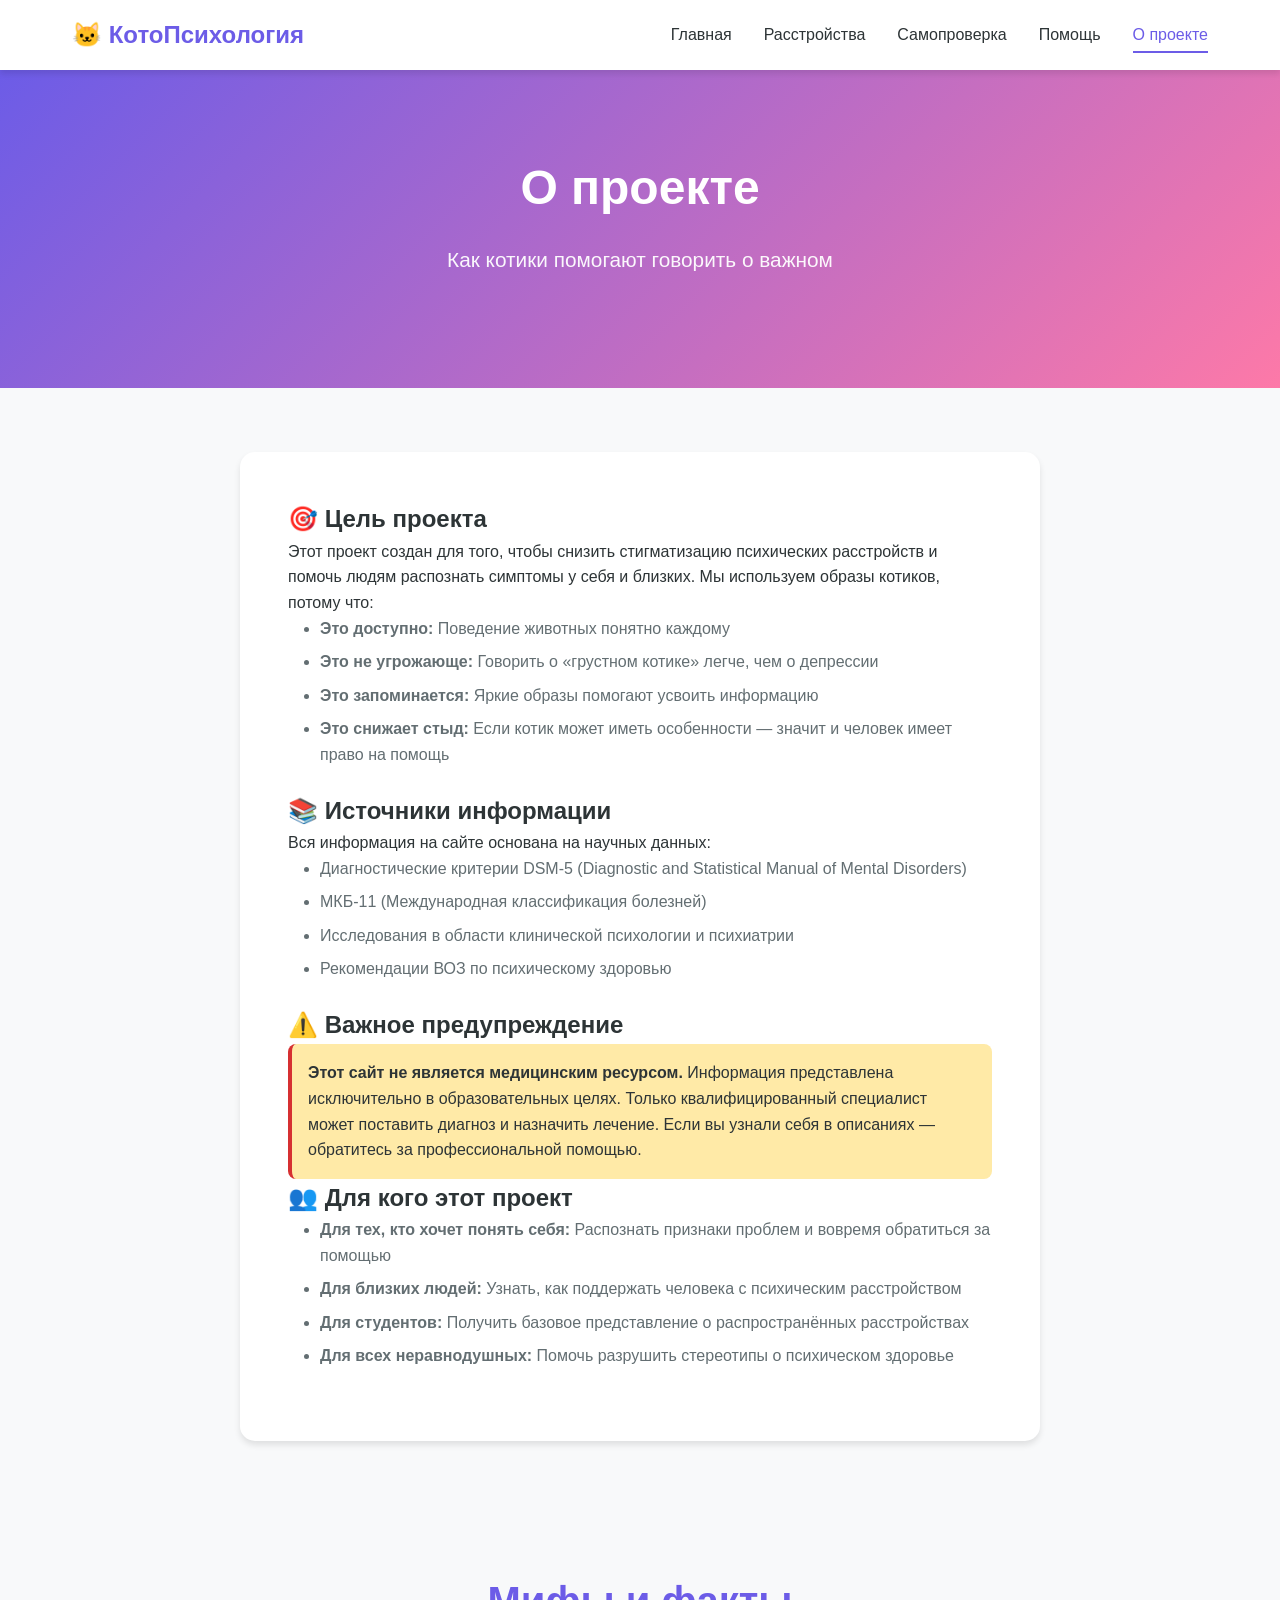
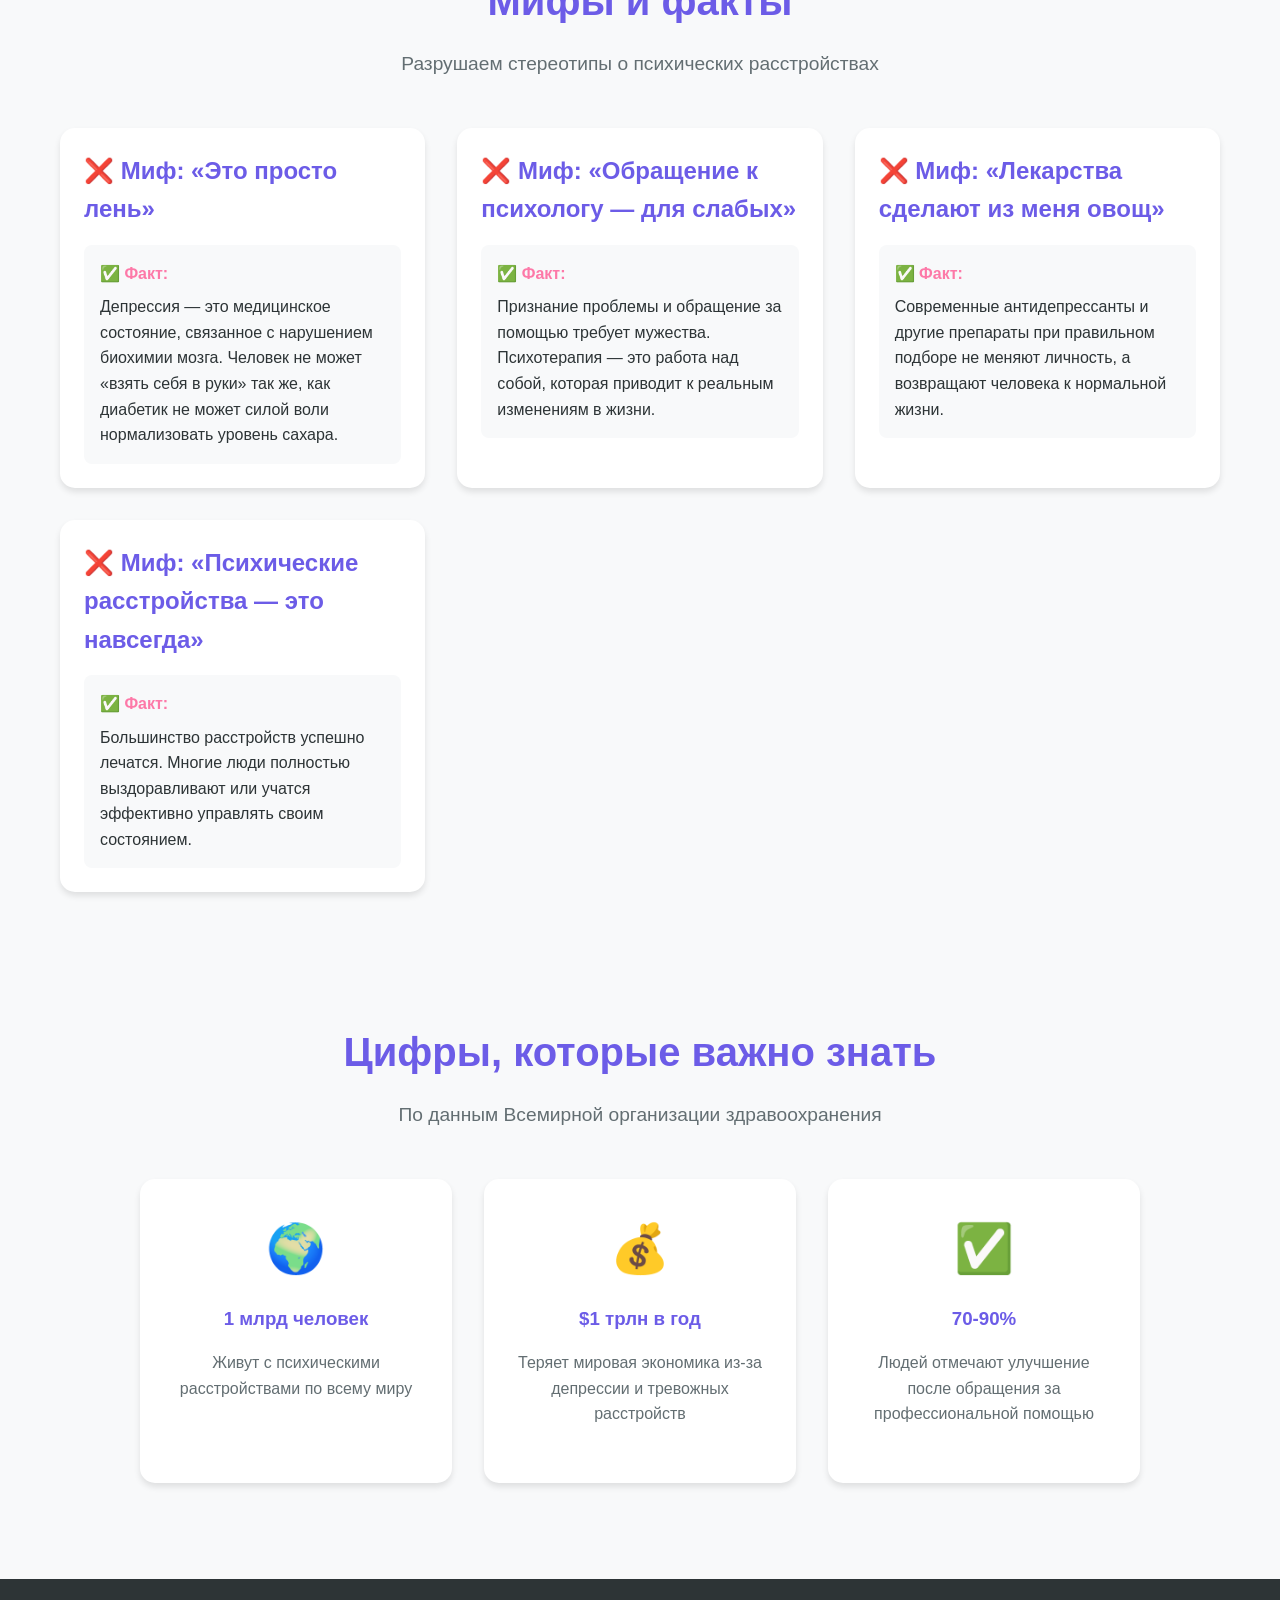
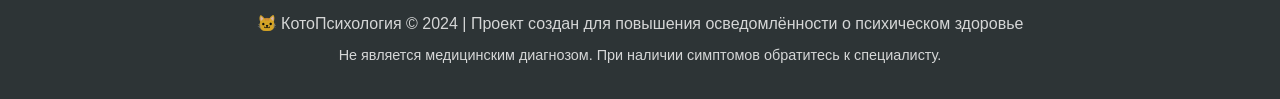
==== commit c423ce9f: "update branch" ====
--- a/about.html
+++ b/about.html
@@ -14,6 +14,7 @@
             <ul class="nav-links">
                 <li><a href="index.html">Главная</a></li>
                 <li><a href="conditions.html">Расстройства</a></li>
+                <li><a href="test.html">Самопроверка</a></li>
                 <li><a href="help.html">Помощь</a></li>
                 <li><a href="about.html">О проекте</a></li>
             </ul>
